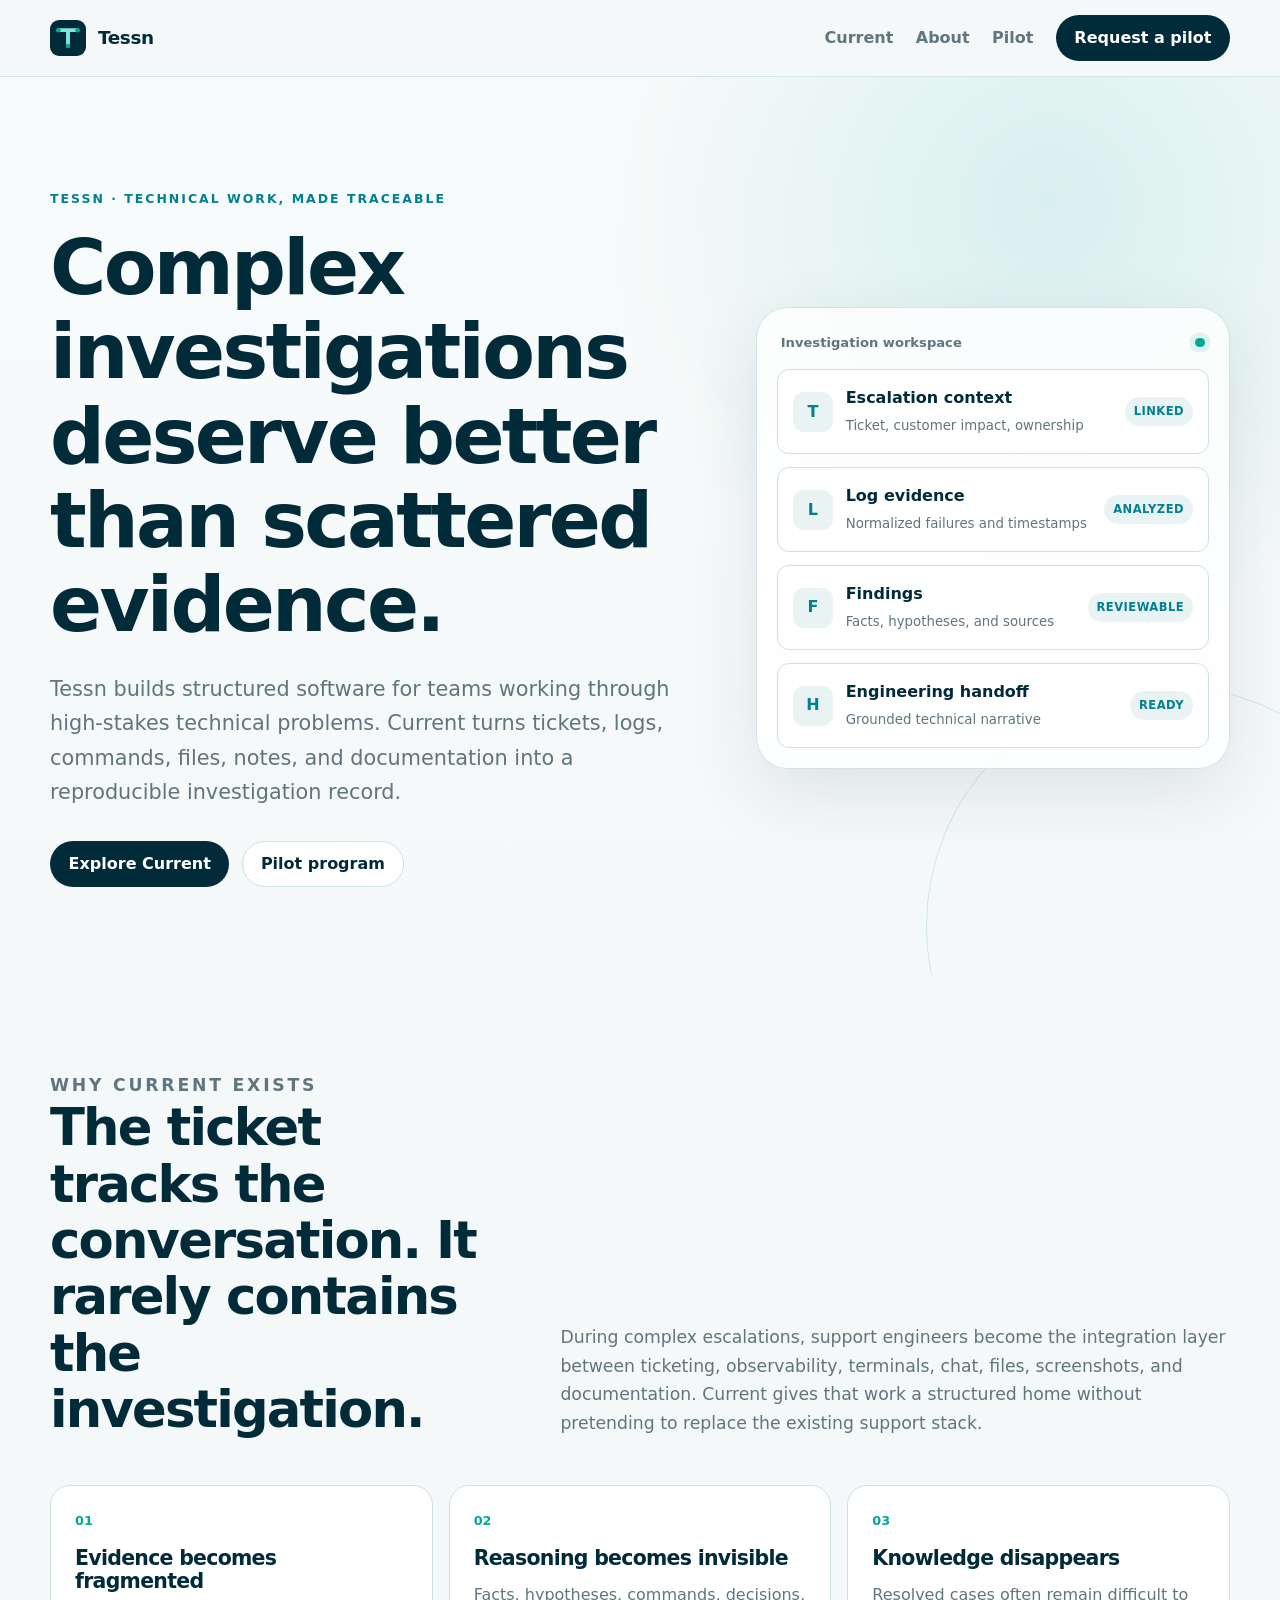
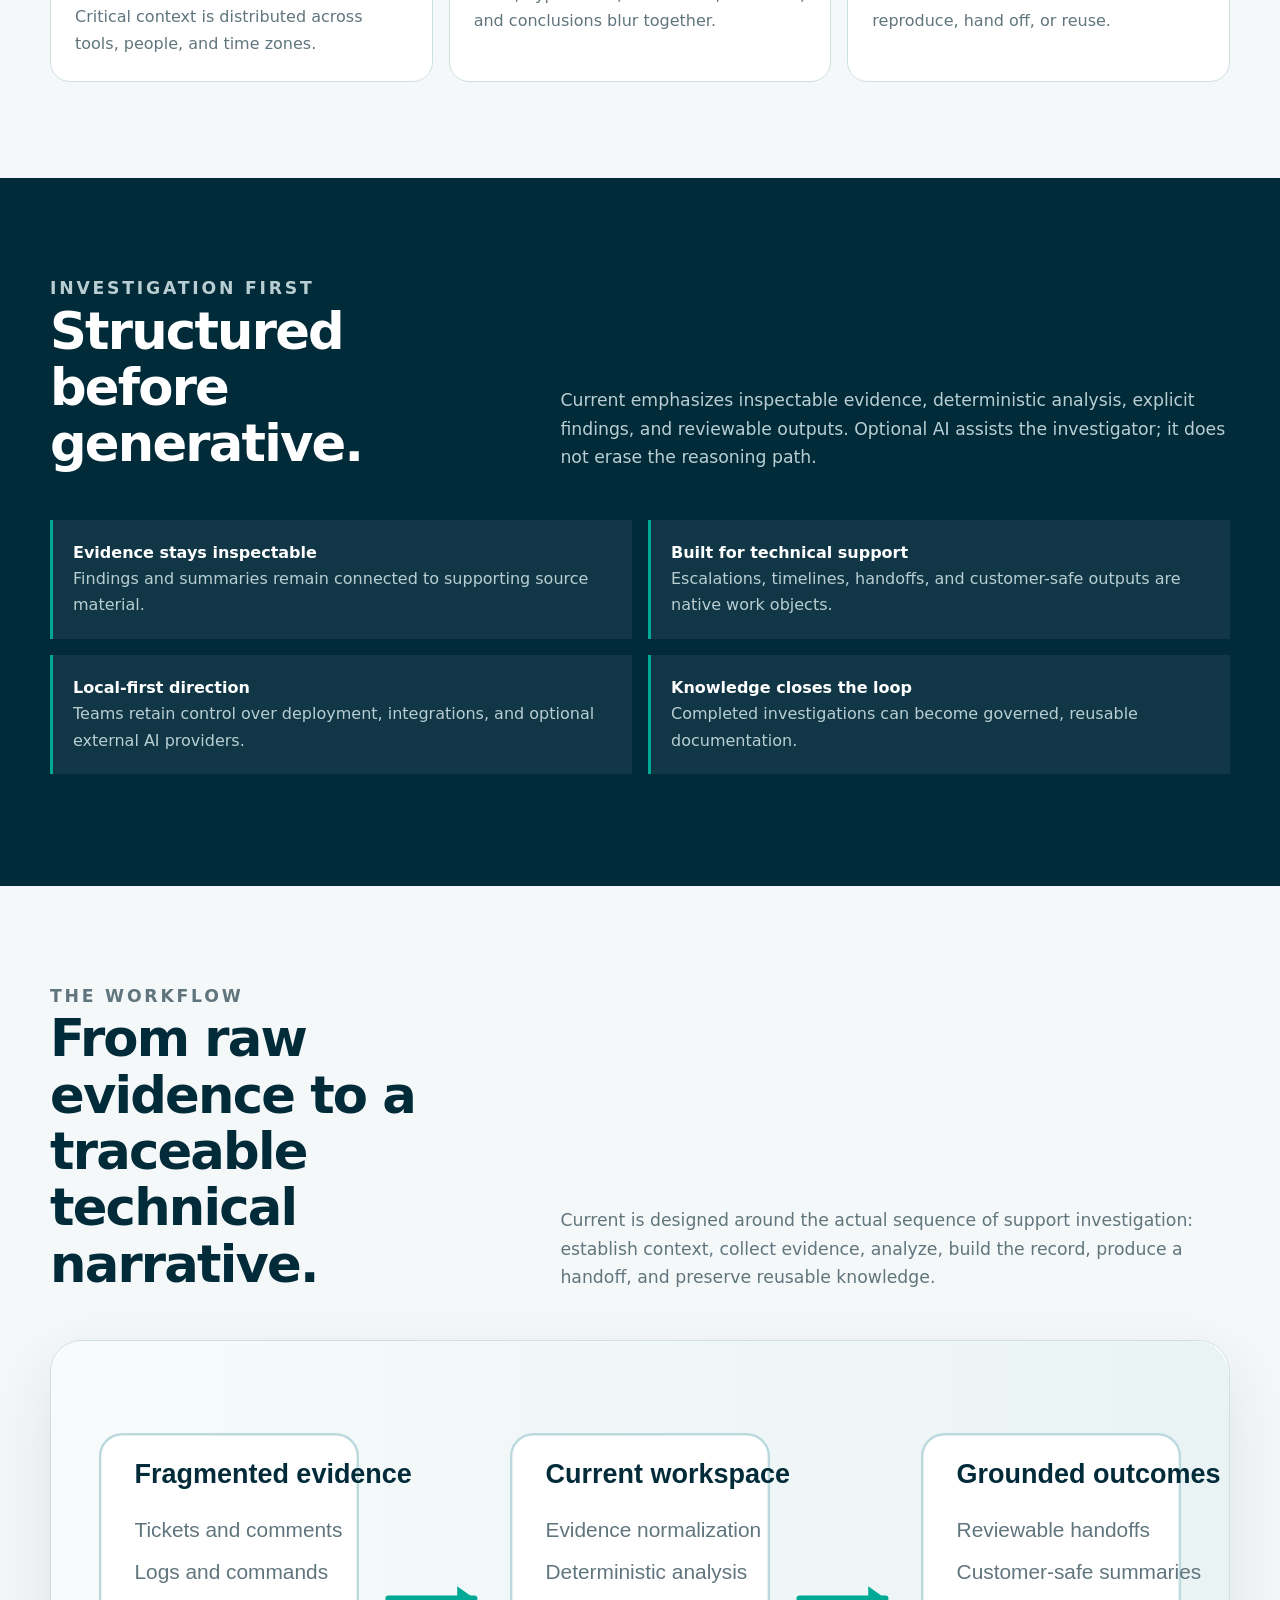
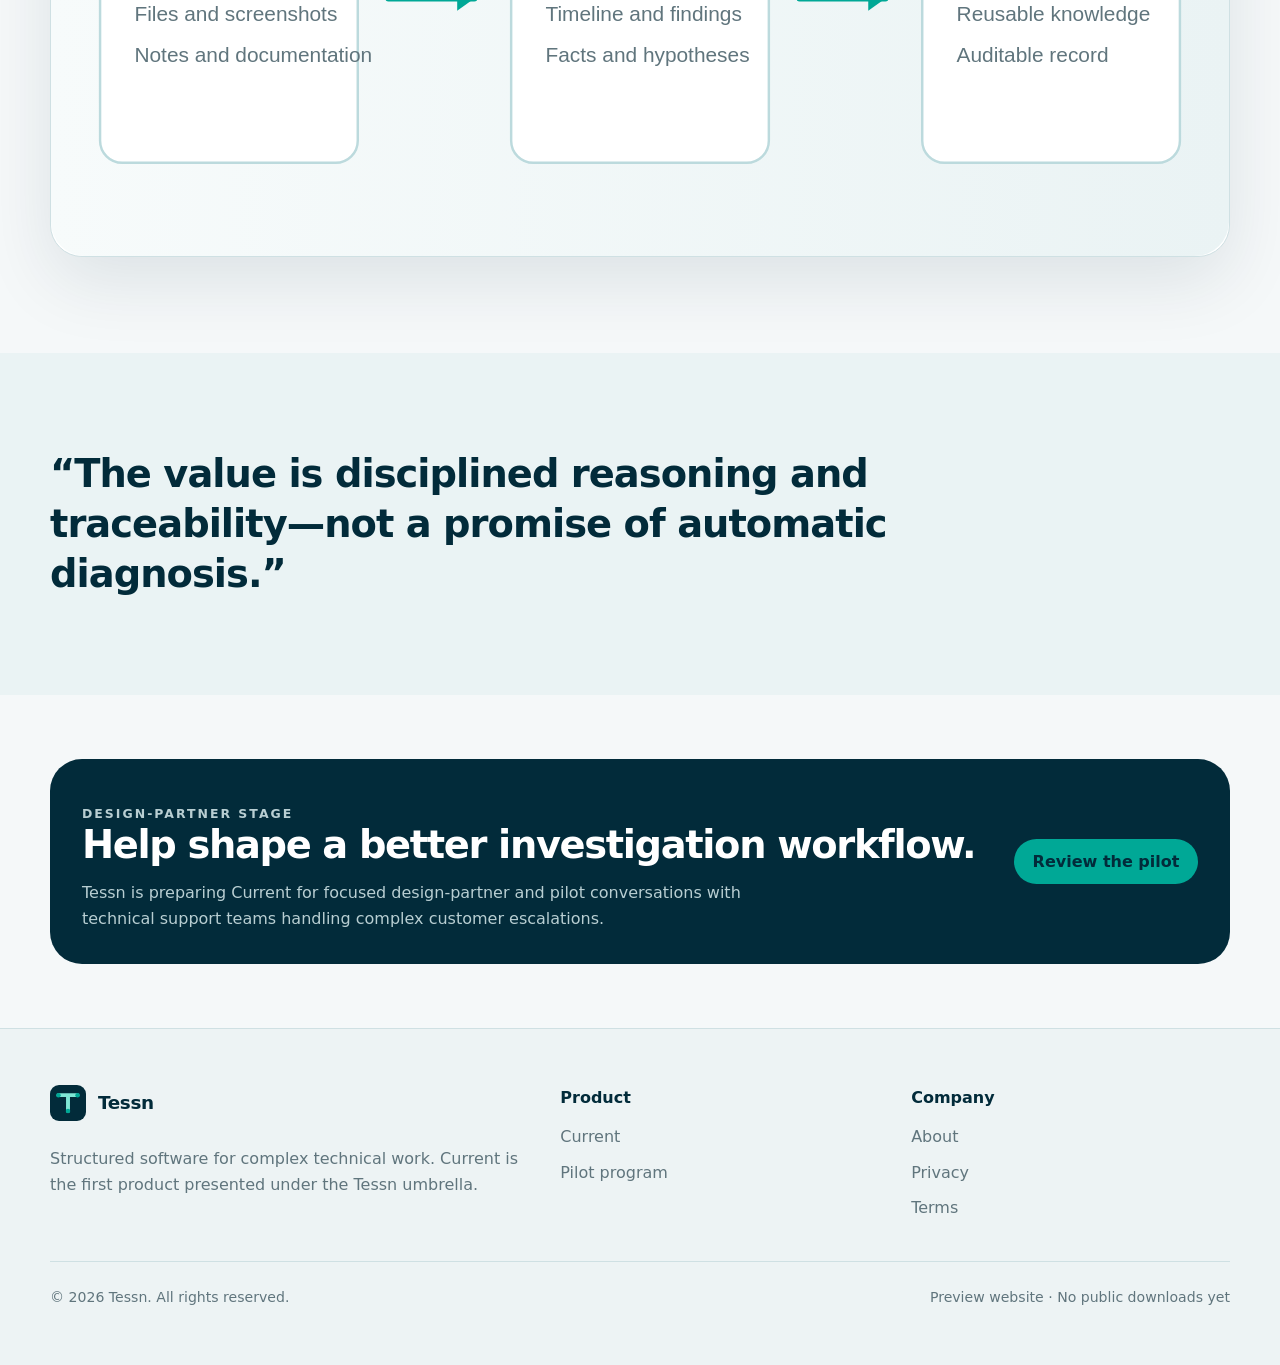
==== site/index.html @ 667a9de3 "feat: establish Tessn website foundation" ====
<!doctype html>
<html lang="en">
<head>
  <meta charset="utf-8">
  <meta name="viewport" content="width=device-width, initial-scale=1">
  <meta name="description" content="Tessn builds structured software for complex technical work. Meet Current, the support investigation platform for complex escalations.">
  <meta name="robots" content="noindex,nofollow">
  <title>Tessn — Structured software for complex technical work</title>
  <link rel="icon" href="assets/images/tessn-mark.svg" type="image/svg+xml">
  <link rel="stylesheet" href="assets/css/site.css">
  <script src="assets/js/site.js" defer></script>
</head>
<body>
  <a class="skip-link" href="#main">Skip to content</a>
  <header class="site-header">
    <div class="container nav-shell">
      <a class="brand" href="./" aria-label="Tessn home"><img src="assets/images/tessn-mark.svg" alt=""><span>Tessn</span></a>
      <button class="nav-toggle" type="button" data-nav-toggle aria-expanded="false" aria-controls="site-nav">Menu</button>
      <nav class="site-nav" id="site-nav" data-site-nav data-open="false" aria-label="Primary navigation">
        <a href="current/">Current</a>
        <a href="about/">About</a>
        <a href="pilot/">Pilot</a>
        <a class="button" href="pilot/">Request a pilot</a>
      </nav>
    </div>
  </header>

  <main id="main">
    <section class="hero">
      <div class="container hero-grid">
        <div>
          <p class="eyebrow">Tessn · Technical work, made traceable</p>
          <h1>Complex investigations deserve better than scattered evidence.</h1>
          <p class="lede">Tessn builds structured software for teams working through high-stakes technical problems. Current turns tickets, logs, commands, files, notes, and documentation into a reproducible investigation record.</p>
          <div class="hero-actions">
            <a class="button" href="current/">Explore Current</a>
            <a class="button secondary" href="pilot/">Pilot program</a>
          </div>
        </div>
        <div class="hero-panel" aria-label="Example investigation evidence">
          <div class="hero-panel-header"><span>Investigation workspace</span><span class="status-dot" aria-hidden="true"></span></div>
          <div class="evidence-stack">
            <div class="evidence-row"><span class="evidence-icon">T</span><span><strong>Escalation context</strong><small>Ticket, customer impact, ownership</small></span><span class="tag">linked</span></div>
            <div class="evidence-row"><span class="evidence-icon">L</span><span><strong>Log evidence</strong><small>Normalized failures and timestamps</small></span><span class="tag">analyzed</span></div>
            <div class="evidence-row"><span class="evidence-icon">F</span><span><strong>Findings</strong><small>Facts, hypotheses, and sources</small></span><span class="tag">reviewable</span></div>
            <div class="evidence-row"><span class="evidence-icon">H</span><span><strong>Engineering handoff</strong><small>Grounded technical narrative</small></span><span class="tag">ready</span></div>
          </div>
        </div>
      </div>
    </section>

    <section class="section">
      <div class="container">
        <div class="section-heading">
          <div><p class="eyebrow">Why Current exists</p><h2>The ticket tracks the conversation. It rarely contains the investigation.</h2></div>
          <p>During complex escalations, support engineers become the integration layer between ticketing, observability, terminals, chat, files, screenshots, and documentation. Current gives that work a structured home without pretending to replace the existing support stack.</p>
        </div>
        <div class="cards">
          <article class="card"><span class="number">01</span><h3>Evidence becomes fragmented</h3><p>Critical context is distributed across tools, people, and time zones.</p></article>
          <article class="card"><span class="number">02</span><h3>Reasoning becomes invisible</h3><p>Facts, hypotheses, commands, decisions, and conclusions blur together.</p></article>
          <article class="card"><span class="number">03</span><h3>Knowledge disappears</h3><p>Resolved cases often remain difficult to reproduce, hand off, or reuse.</p></article>
        </div>
      </div>
    </section>

    <section class="section dark">
      <div class="container">
        <div class="section-heading">
          <div><p class="eyebrow">Investigation first</p><h2>Structured before generative.</h2></div>
          <p>Current emphasizes inspectable evidence, deterministic analysis, explicit findings, and reviewable outputs. Optional AI assists the investigator; it does not erase the reasoning path.</p>
        </div>
        <ul class="feature-list">
          <li><strong>Evidence stays inspectable</strong><span>Findings and summaries remain connected to supporting source material.</span></li>
          <li><strong>Built for technical support</strong><span>Escalations, timelines, handoffs, and customer-safe outputs are native work objects.</span></li>
          <li><strong>Local-first direction</strong><span>Teams retain control over deployment, integrations, and optional external AI providers.</span></li>
          <li><strong>Knowledge closes the loop</strong><span>Completed investigations can become governed, reusable documentation.</span></li>
        </ul>
      </div>
    </section>

    <section class="section">
      <div class="container">
        <div class="section-heading">
          <div><p class="eyebrow">The workflow</p><h2>From raw evidence to a traceable technical narrative.</h2></div>
          <p>Current is designed around the actual sequence of support investigation: establish context, collect evidence, analyze, build the record, produce a handoff, and preserve reusable knowledge.</p>
        </div>
        <div class="workflow-image"><img src="assets/images/current-workflow.svg" alt="Evidence flows through the Current workspace into grounded handoffs and reusable knowledge."></div>
      </div>
    </section>

    <section class="section pale">
      <div class="container">
        <p class="quote">“The value is disciplined reasoning and traceability—not a promise of automatic diagnosis.”</p>
      </div>
    </section>

    <section class="section compact">
      <div class="container callout">
        <div><p class="eyebrow">Design-partner stage</p><h2>Help shape a better investigation workflow.</h2><p>Tessn is preparing Current for focused design-partner and pilot conversations with technical support teams handling complex customer escalations.</p></div>
        <a class="button aqua" href="pilot/">Review the pilot</a>
      </div>
    </section>
  </main>

  <footer class="site-footer">
    <div class="container">
      <div class="footer-grid">
        <div><a class="brand" href="./"><img src="assets/images/tessn-mark.svg" alt=""><span>Tessn</span></a><p>Structured software for complex technical work. Current is the first product presented under the Tessn umbrella.</p></div>
        <div class="footer-links"><strong>Product</strong><a href="current/">Current</a><a href="pilot/">Pilot program</a></div>
        <div class="footer-links"><strong>Company</strong><a href="about/">About</a><a href="privacy/">Privacy</a><a href="terms/">Terms</a></div>
      </div>
      <div class="footer-bottom"><span>© <span data-current-year></span> Tessn. All rights reserved.</span><span>Preview website · No public downloads yet</span></div>
    </div>
  </footer>
</body>
</html>
---- site/assets/css/site.css ----
:root {
  --navy: #022b3a;
  --teal: #028090;
  --aqua: #00a896;
  --aqua-light: #7fe7d5;
  --ink: #16323c;
  --muted: #60757d;
  --line: #cfe0e3;
  --pale: #eaf3f4;
  --surface: #ffffff;
  --background: #f5f8f9;
  --warning: #8a6218;
  --warning-bg: #fff8e8;
  --radius-sm: 0.75rem;
  --radius-md: 1.25rem;
  --radius-lg: 2rem;
  --shadow: 0 24px 70px rgba(2, 43, 58, 0.1);
  --max-width: 1180px;
}

* { box-sizing: border-box; }

html {
  scroll-behavior: smooth;
  color-scheme: light;
}

body {
  margin: 0;
  background: var(--background);
  color: var(--ink);
  font-family: Inter, ui-sans-serif, system-ui, -apple-system, BlinkMacSystemFont, "Segoe UI", sans-serif;
  font-size: 1rem;
  line-height: 1.65;
}

a { color: inherit; }

img, svg { display: block; max-width: 100%; }

button, a { -webkit-tap-highlight-color: transparent; }

:focus-visible {
  outline: 3px solid var(--aqua);
  outline-offset: 4px;
}

.skip-link {
  position: fixed;
  z-index: 100;
  top: 0.75rem;
  left: 0.75rem;
  transform: translateY(-180%);
  padding: 0.7rem 1rem;
  border-radius: 0.5rem;
  background: var(--navy);
  color: #fff;
}

.skip-link:focus { transform: translateY(0); }

.container {
  width: min(calc(100% - 2rem), var(--max-width));
  margin-inline: auto;
}

.site-header {
  position: sticky;
  z-index: 50;
  top: 0;
  border-bottom: 1px solid rgba(207, 224, 227, 0.8);
  background: rgba(245, 248, 249, 0.94);
  backdrop-filter: blur(18px);
}

.nav-shell {
  min-height: 4.75rem;
  display: flex;
  align-items: center;
  justify-content: space-between;
  gap: 1rem;
}

.brand {
  display: inline-flex;
  align-items: center;
  gap: 0.75rem;
  color: var(--navy);
  font-size: 1.15rem;
  font-weight: 800;
  letter-spacing: -0.02em;
  text-decoration: none;
}

.brand img { width: 2.25rem; height: 2.25rem; }

.nav-toggle {
  display: none;
  border: 1px solid var(--line);
  border-radius: 0.65rem;
  background: #fff;
  color: var(--navy);
  padding: 0.55rem 0.75rem;
  font: inherit;
  font-weight: 700;
}

.site-nav {
  display: flex;
  align-items: center;
  gap: 1.4rem;
}

.site-nav a {
  color: var(--muted);
  font-weight: 650;
  text-decoration: none;
}

.site-nav a:hover,
.site-nav a[aria-current="page"] { color: var(--navy); }

.button {
  display: inline-flex;
  align-items: center;
  justify-content: center;
  min-height: 2.85rem;
  padding: 0.7rem 1.1rem;
  border: 1px solid transparent;
  border-radius: 999px;
  background: var(--navy);
  color: #fff !important;
  font-weight: 750;
  line-height: 1.2;
  text-decoration: none;
  transition: transform 160ms ease, box-shadow 160ms ease, background 160ms ease;
}

.button:hover {
  transform: translateY(-1px);
  box-shadow: 0 12px 32px rgba(2, 43, 58, 0.18);
}

.button.secondary {
  border-color: var(--line);
  background: #fff;
  color: var(--navy) !important;
}

.button.aqua { background: var(--aqua); color: var(--navy) !important; }

.hero {
  position: relative;
  overflow: hidden;
  padding: 7rem 0 5.5rem;
  background:
    radial-gradient(circle at 82% 14%, rgba(0, 168, 150, 0.13), transparent 28rem),
    linear-gradient(180deg, #f8fbfb 0%, var(--background) 100%);
}

.hero::after {
  content: "";
  position: absolute;
  right: -8rem;
  bottom: -12rem;
  width: 30rem;
  height: 30rem;
  border: 1px solid rgba(2, 128, 144, 0.16);
  border-radius: 50%;
}

.hero-grid {
  position: relative;
  z-index: 1;
  display: grid;
  grid-template-columns: minmax(0, 1.15fr) minmax(19rem, 0.85fr);
  align-items: center;
  gap: 4rem;
}

.eyebrow {
  margin: 0 0 1rem;
  color: var(--teal);
  font-size: 0.78rem;
  font-weight: 850;
  letter-spacing: 0.16em;
  text-transform: uppercase;
}

h1, h2, h3 {
  color: var(--navy);
  font-weight: 820;
  line-height: 1.1;
  letter-spacing: -0.035em;
}

h1 { margin: 0; font-size: clamp(2.75rem, 6vw, 5.6rem); }
h2 { margin: 0; font-size: clamp(2rem, 4vw, 3.45rem); }
h3 { margin: 0; font-size: 1.28rem; }

.lede {
  max-width: 45rem;
  margin: 1.5rem 0 0;
  color: var(--muted);
  font-size: clamp(1.05rem, 2vw, 1.3rem);
}

.hero-actions,
.inline-actions {
  display: flex;
  flex-wrap: wrap;
  gap: 0.8rem;
  margin-top: 2rem;
}

.hero-panel {
  position: relative;
  padding: 1.25rem;
  border: 1px solid rgba(207, 224, 227, 0.9);
  border-radius: var(--radius-lg);
  background: rgba(255, 255, 255, 0.82);
  box-shadow: var(--shadow);
}

.hero-panel-header {
  display: flex;
  align-items: center;
  justify-content: space-between;
  gap: 1rem;
  padding: 0.25rem 0.25rem 1rem;
  color: var(--muted);
  font-size: 0.82rem;
  font-weight: 700;
}

.status-dot {
  width: 0.6rem;
  height: 0.6rem;
  border-radius: 50%;
  background: var(--aqua);
  box-shadow: 0 0 0 0.35rem rgba(0, 168, 150, 0.12);
}

.evidence-stack { display: grid; gap: 0.8rem; }

.evidence-row {
  display: grid;
  grid-template-columns: 2.5rem minmax(0, 1fr) auto;
  align-items: center;
  gap: 0.8rem;
  padding: 0.95rem;
  border: 1px solid var(--line);
  border-radius: var(--radius-sm);
  background: #fff;
}

.evidence-icon {
  display: grid;
  width: 2.5rem;
  height: 2.5rem;
  place-items: center;
  border-radius: 0.7rem;
  background: var(--pale);
  color: var(--teal);
  font-weight: 900;
}

.evidence-row strong { display: block; color: var(--navy); }
.evidence-row small { color: var(--muted); }

.tag {
  display: inline-flex;
  align-items: center;
  min-height: 1.8rem;
  padding: 0.25rem 0.55rem;
  border-radius: 999px;
  background: var(--pale);
  color: var(--teal);
  font-size: 0.72rem;
  font-weight: 800;
  letter-spacing: 0.04em;
  text-transform: uppercase;
}

.section { padding: 6rem 0; }
.section.compact { padding: 4rem 0; }
.section.dark { background: var(--navy); color: #d9e8ea; }
.section.dark h2, .section.dark h3 { color: #fff; }
.section.dark .eyebrow { color: var(--aqua-light); }
.section.pale { background: var(--pale); }

.section-heading {
  display: grid;
  grid-template-columns: minmax(0, 0.8fr) minmax(18rem, 1.2fr);
  gap: 4rem;
  align-items: end;
  margin-bottom: 3rem;
}

.section-heading p {
  margin: 0;
  color: var(--muted);
  font-size: 1.08rem;
}

.section.dark .section-heading p { color: #b8ced2; }

.cards {
  display: grid;
  grid-template-columns: repeat(3, minmax(0, 1fr));
  gap: 1rem;
}

.card {
  padding: 1.5rem;
  border: 1px solid var(--line);
  border-radius: var(--radius-md);
  background: var(--surface);
}

.card p { margin: 0.75rem 0 0; color: var(--muted); }
.card .number { display: block; margin-bottom: 1rem; color: var(--aqua); font-size: 0.8rem; font-weight: 900; }

.feature-list {
  display: grid;
  grid-template-columns: repeat(2, minmax(0, 1fr));
  gap: 1rem;
  padding: 0;
  list-style: none;
}

.feature-list li {
  padding: 1.25rem;
  border-left: 3px solid var(--aqua);
  background: rgba(255, 255, 255, 0.06);
}

.feature-list strong { display: block; color: #fff; }
.feature-list span { color: #b8ced2; }

.workflow-image {
  overflow: hidden;
  border: 1px solid var(--line);
  border-radius: var(--radius-lg);
  background: #fff;
  box-shadow: var(--shadow);
}

.quote {
  max-width: 58rem;
  margin: 0;
  color: var(--navy);
  font-size: clamp(1.55rem, 3vw, 2.45rem);
  font-weight: 760;
  line-height: 1.3;
  letter-spacing: -0.025em;
}

.callout {
  display: grid;
  grid-template-columns: minmax(0, 1fr) auto;
  align-items: center;
  gap: 2rem;
  padding: 2rem;
  border-radius: var(--radius-lg);
  background: var(--navy);
  color: #d9e8ea;
}

.callout h2 { color: #fff; font-size: clamp(1.7rem, 3vw, 2.6rem); }
.callout p { max-width: 45rem; margin: 0.8rem 0 0; color: #b8ced2; }

.page-hero {
  padding: 5.5rem 0 4rem;
  border-bottom: 1px solid var(--line);
  background: #f8fbfb;
}

.page-hero h1 { max-width: 62rem; font-size: clamp(2.7rem, 5vw, 4.7rem); }
.page-hero .lede { max-width: 54rem; }

.prose {
  width: min(calc(100% - 2rem), 780px);
  margin-inline: auto;
}

.prose h2 { margin-top: 3.2rem; font-size: 2rem; }
.prose h3 { margin-top: 2rem; }
.prose p, .prose li { color: #425b64; }
.prose a { color: var(--teal); font-weight: 700; }

.notice {
  margin: 1.5rem 0;
  padding: 1rem 1.2rem;
  border: 1px solid #ead7a5;
  border-radius: var(--radius-sm);
  background: var(--warning-bg);
  color: var(--warning);
}

.steps {
  display: grid;
  gap: 1rem;
  counter-reset: steps;
}

.step {
  position: relative;
  padding: 1.4rem 1.4rem 1.4rem 4.2rem;
  border: 1px solid var(--line);
  border-radius: var(--radius-md);
  background: #fff;
  counter-increment: steps;
}

.step::before {
  content: counter(steps);
  position: absolute;
  top: 1.25rem;
  left: 1.25rem;
  display: grid;
  width: 2rem;
  height: 2rem;
  place-items: center;
  border-radius: 50%;
  background: var(--navy);
  color: #fff;
  font-weight: 850;
}

.step p { margin: 0.4rem 0 0; color: var(--muted); }

.site-footer {
  padding: 3.5rem 0;
  border-top: 1px solid var(--line);
  background: #edf3f4;
}

.footer-grid {
  display: grid;
  grid-template-columns: 1.5fr repeat(2, 1fr);
  gap: 2rem;
}

.footer-grid p { max-width: 32rem; color: var(--muted); }
.footer-links { display: grid; align-content: start; gap: 0.55rem; }
.footer-links strong { margin-bottom: 0.25rem; color: var(--navy); }
.footer-links a { color: var(--muted); text-decoration: none; }
.footer-links a:hover { color: var(--navy); }

.footer-bottom {
  display: flex;
  justify-content: space-between;
  gap: 1rem;
  margin-top: 2.5rem;
  padding-top: 1.5rem;
  border-top: 1px solid var(--line);
  color: var(--muted);
  font-size: 0.88rem;
}

@media (max-width: 860px) {
  .nav-toggle { display: inline-flex; }
  .site-nav {
    position: absolute;
    top: calc(100% + 1px);
    right: 1rem;
    left: 1rem;
    display: none;
    align-items: stretch;
    flex-direction: column;
    gap: 0;
    padding: 0.75rem;
    border: 1px solid var(--line);
    border-radius: var(--radius-md);
    background: #fff;
    box-shadow: var(--shadow);
  }
  .site-nav[data-open="true"] { display: flex; }
  .site-nav a { padding: 0.75rem; }
  .site-nav .button { margin-top: 0.4rem; }
  .hero { padding-top: 4.5rem; }
  .hero-grid,
  .section-heading,
  .callout,
  .footer-grid { grid-template-columns: 1fr; }
  .hero-grid { gap: 2.5rem; }
  .cards { grid-template-columns: 1fr; }
  .feature-list { grid-template-columns: 1fr; }
}

@media (max-width: 560px) {
  .container { width: min(calc(100% - 1.25rem), var(--max-width)); }
  .section { padding: 4.5rem 0; }
  .hero { padding-bottom: 4rem; }
  .hero-panel { padding: 0.8rem; border-radius: 1.35rem; }
  .evidence-row { grid-template-columns: 2.5rem minmax(0, 1fr); }
  .evidence-row .tag { grid-column: 2; justify-self: start; }
  .footer-bottom { flex-direction: column; }
}

@media (prefers-reduced-motion: reduce) {
  html { scroll-behavior: auto; }
  *, *::before, *::after { transition-duration: 0.01ms !important; animation-duration: 0.01ms !important; }
}
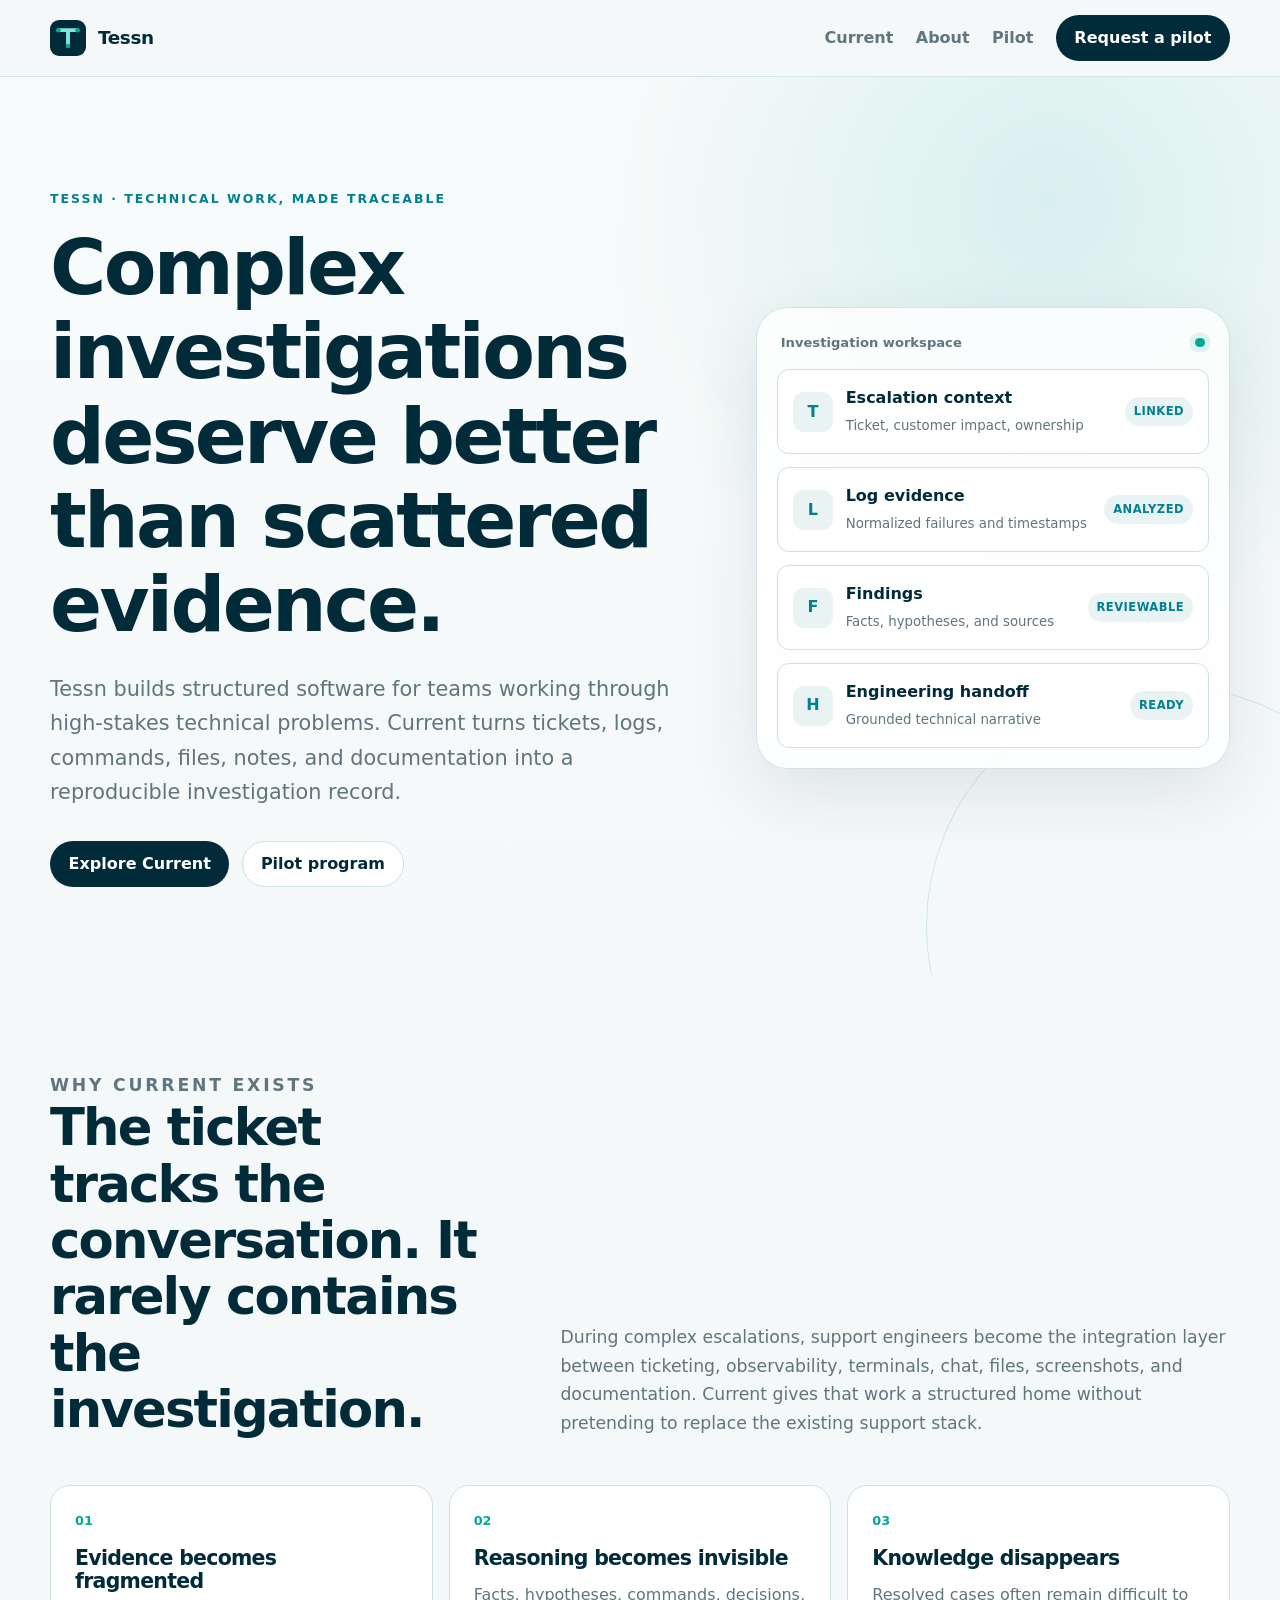
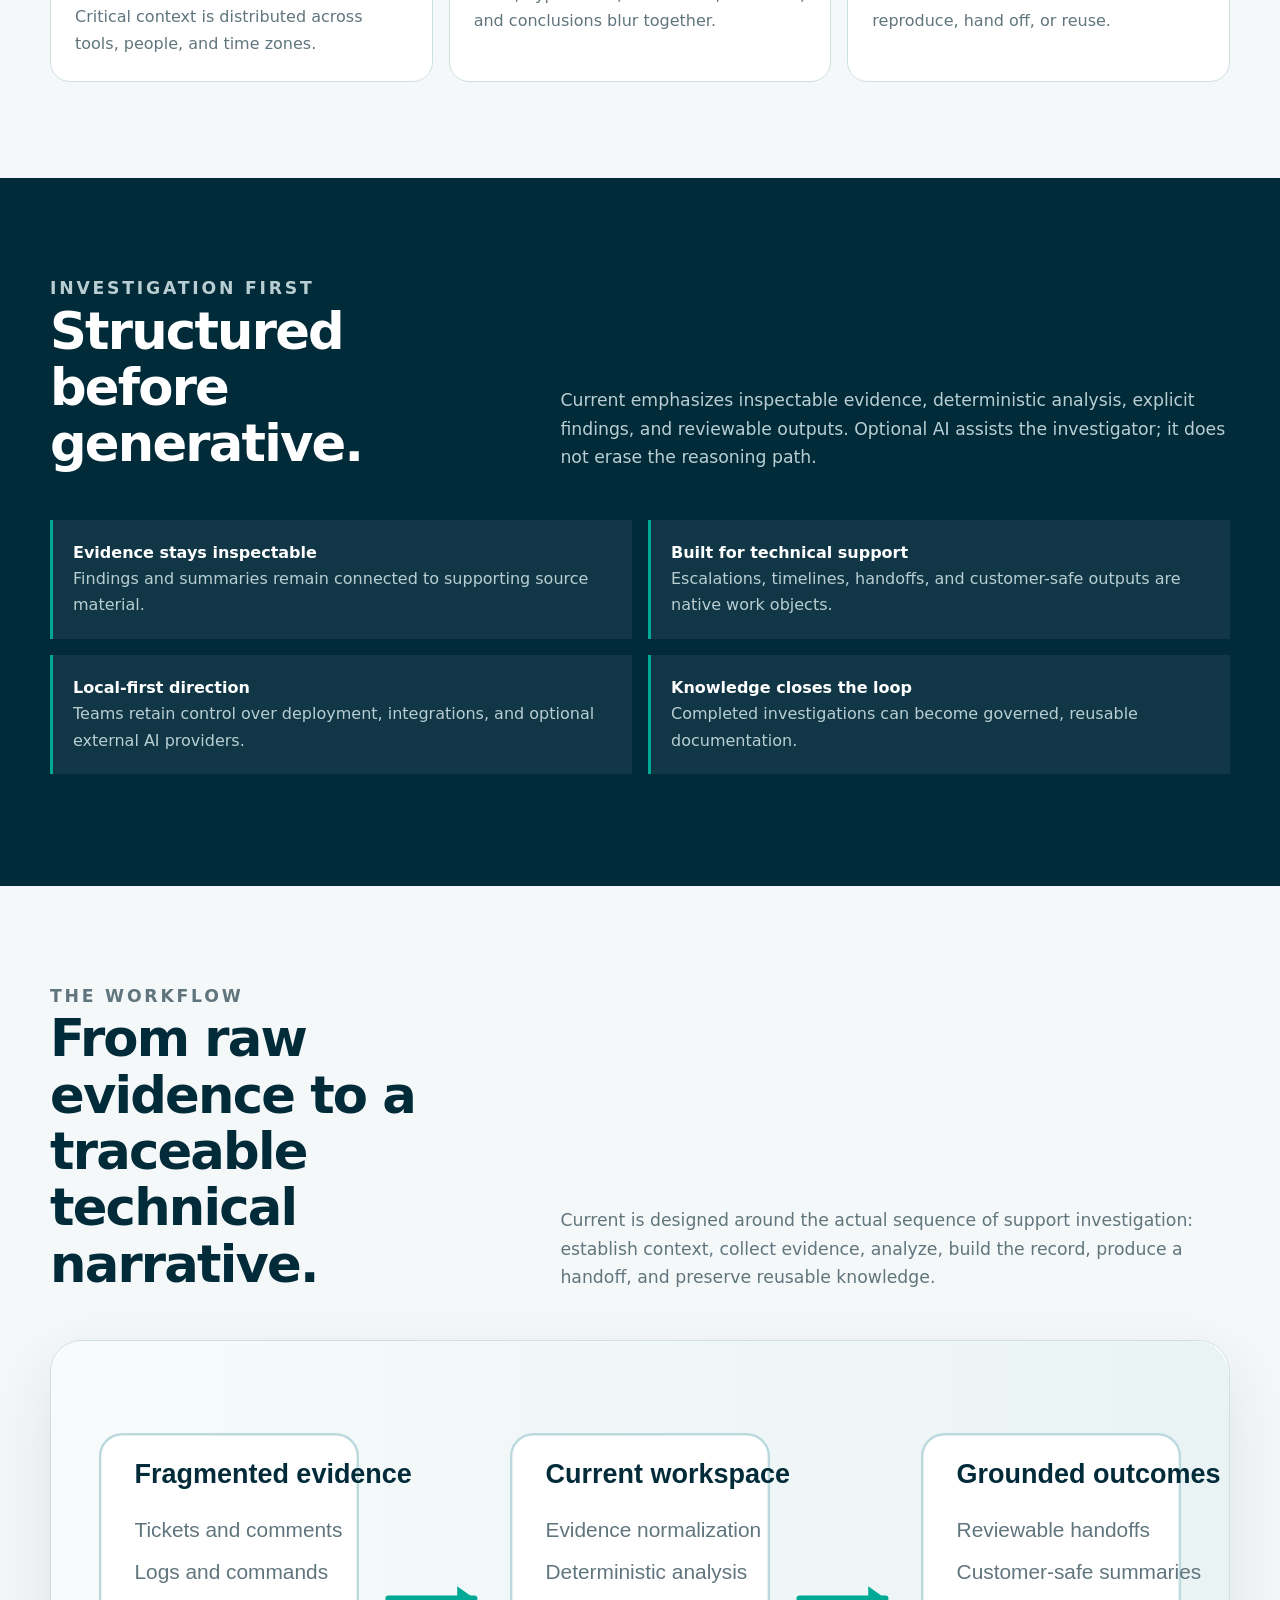
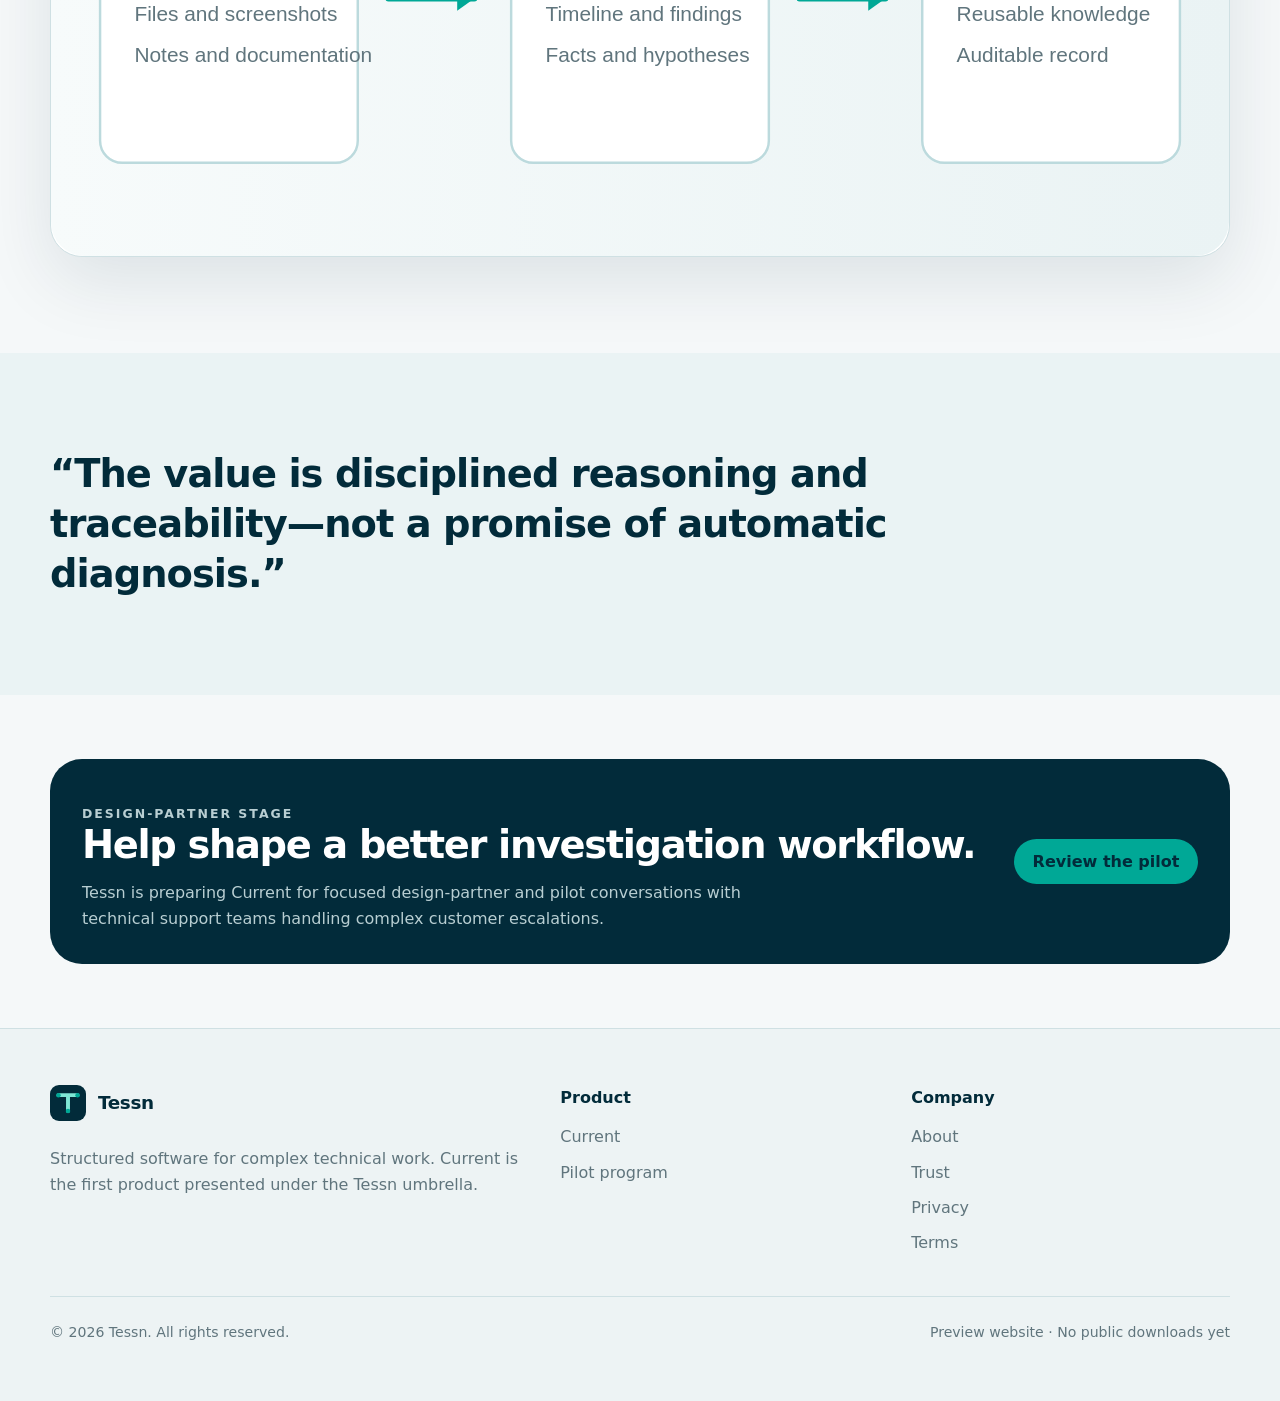
==== commit 8579dc20: "feat: link trust and deployment guidance" ====
--- a/site/index.html
+++ b/site/index.html
@@ -107,7 +107,7 @@
       <div class="footer-grid">
         <div><a class="brand" href="./"><img src="assets/images/tessn-mark.svg" alt=""><span>Tessn</span></a><p>Structured software for complex technical work. Current is the first product presented under the Tessn umbrella.</p></div>
         <div class="footer-links"><strong>Product</strong><a href="current/">Current</a><a href="pilot/">Pilot program</a></div>
-        <div class="footer-links"><strong>Company</strong><a href="about/">About</a><a href="privacy/">Privacy</a><a href="terms/">Terms</a></div>
+        <div class="footer-links"><strong>Company</strong><a href="about/">About</a><a href="trust/">Trust</a><a href="privacy/">Privacy</a><a href="terms/">Terms</a></div>
       </div>
       <div class="footer-bottom"><span>© <span data-current-year></span> Tessn. All rights reserved.</span><span>Preview website · No public downloads yet</span></div>
     </div>
